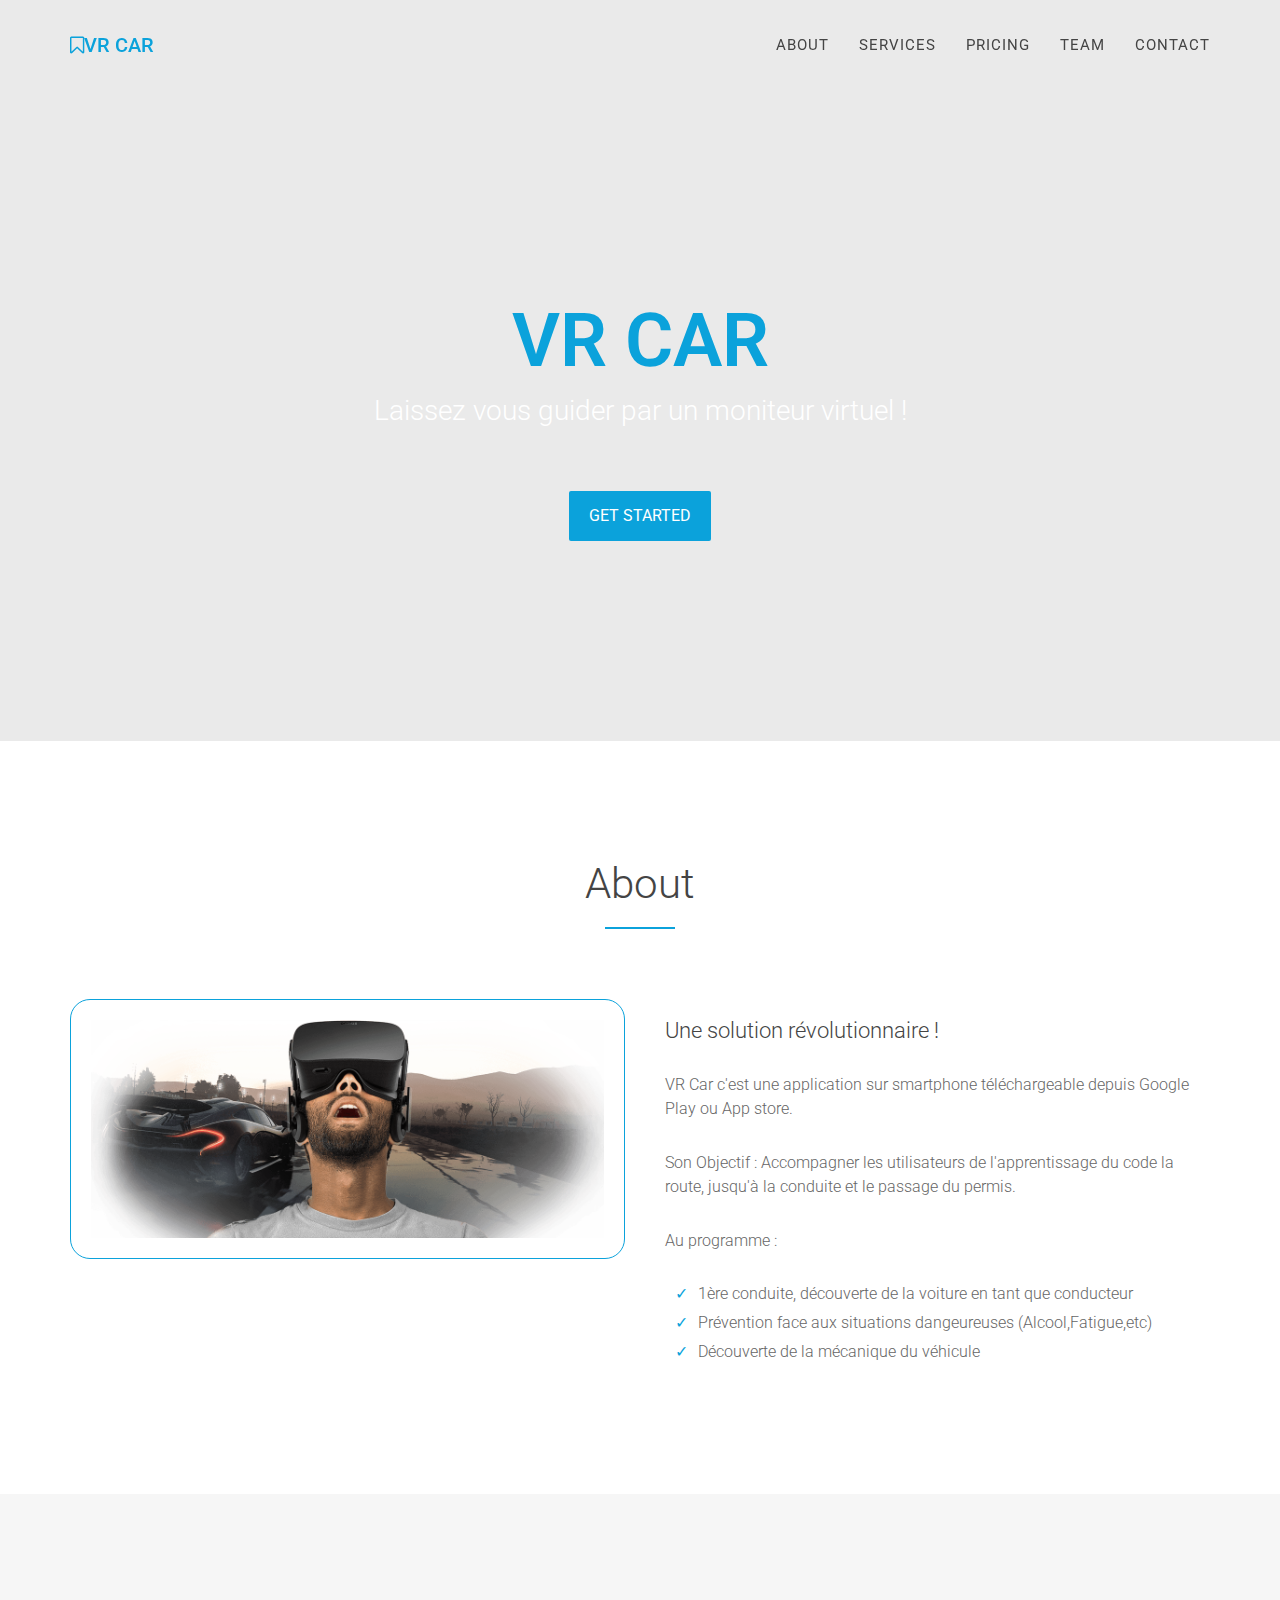
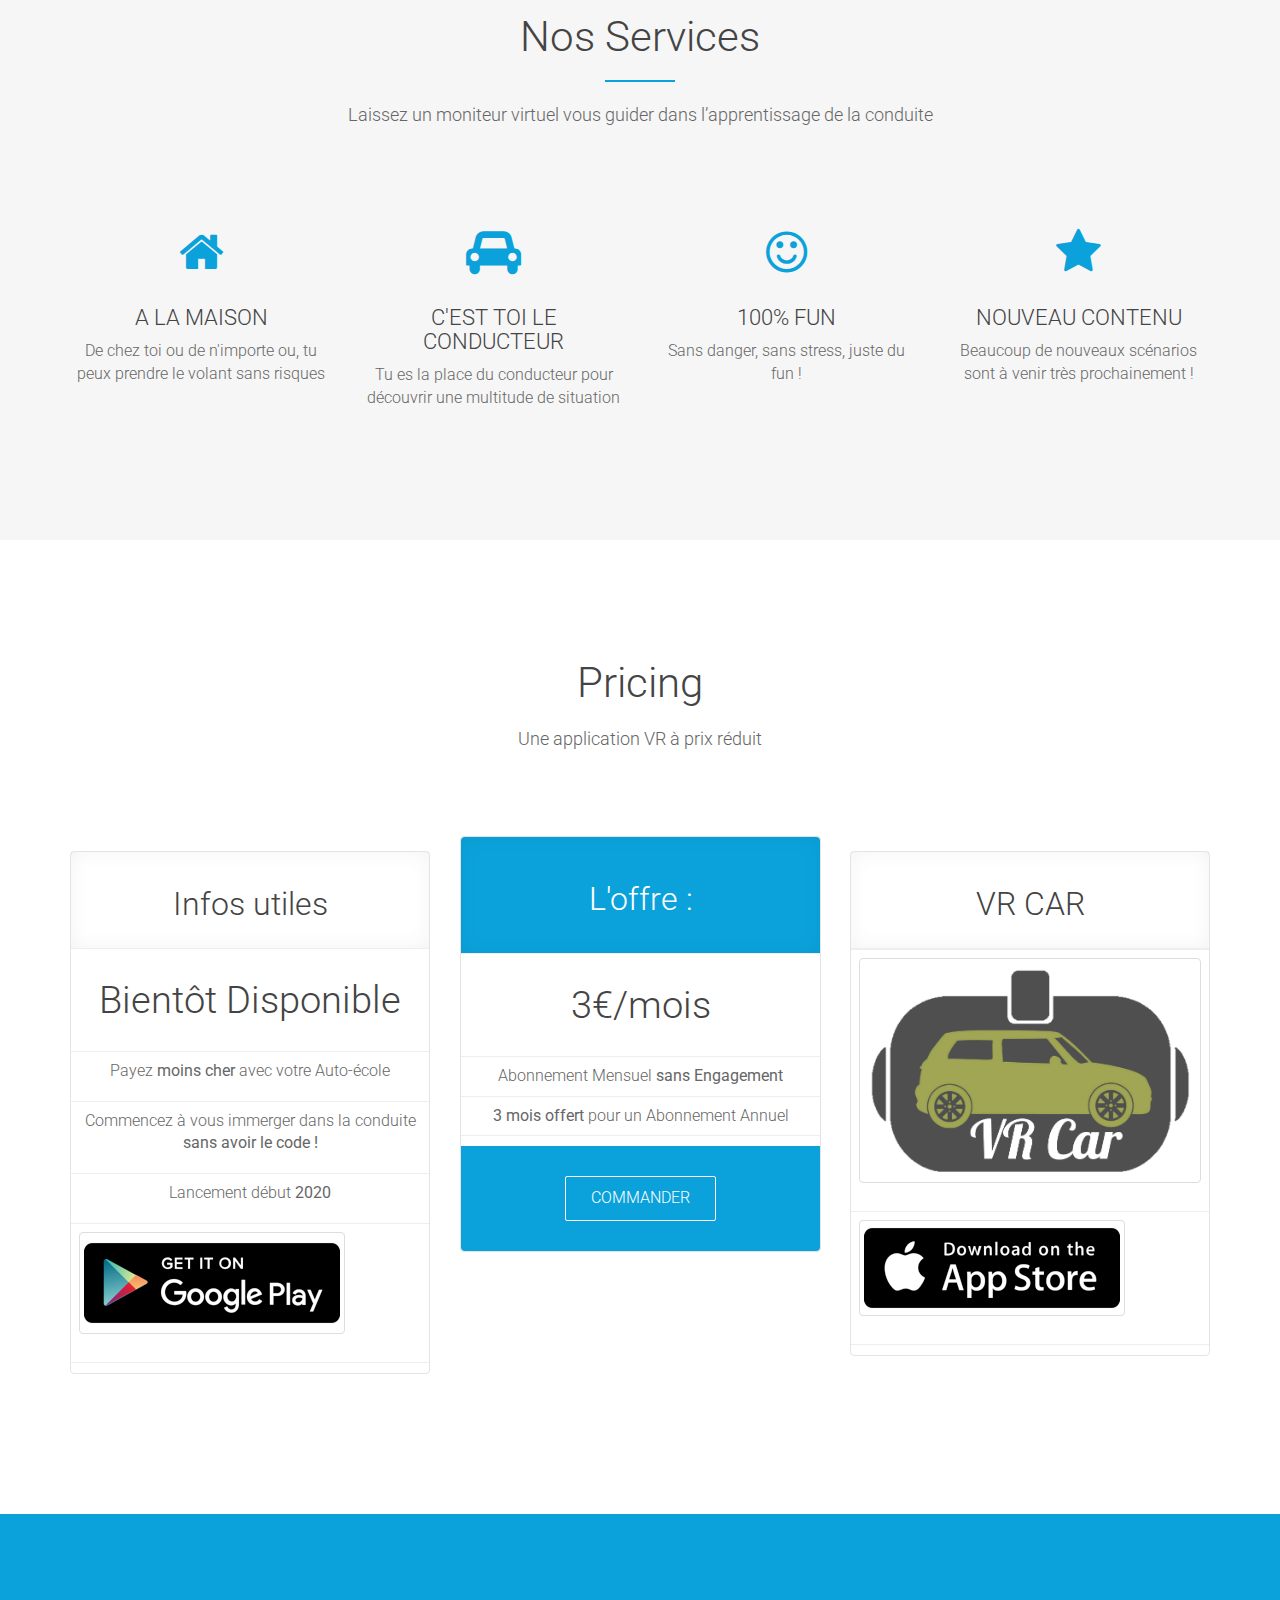
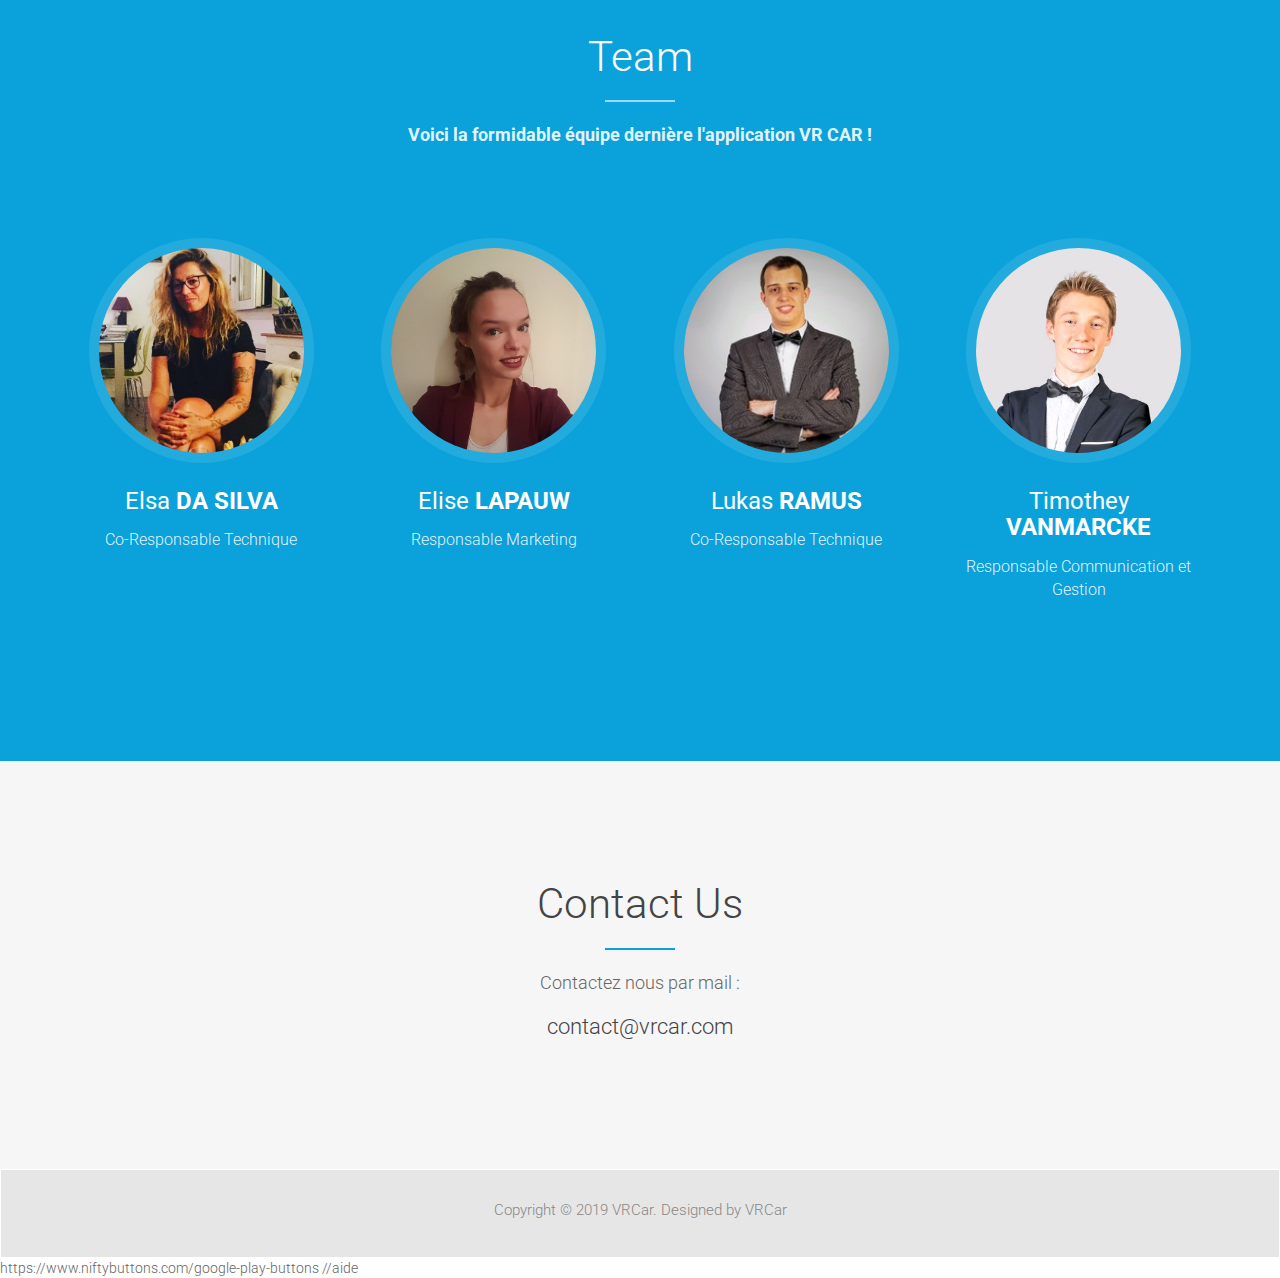
==== index.html @ 4374693b "Add Website" ====
<!DOCTYPE html>
<html lang="en">
<head>
<meta charset="utf-8">
<meta name="viewport" content="width=device-width, initial-scale=1">
<title>VR CAR</title>
<meta name="description" content="">
<meta name="author" content="">

<!-- Favicons
    ================================================== -->
<link rel="shortcut icon" href="img/favicon.ico" type="image/x-icon">
<link rel="apple-touch-icon" href="img/apple-touch-icon.png">
<link rel="apple-touch-icon" sizes="72x72" href="img/apple-touch-icon-72x72.png">
<link rel="apple-touch-icon" sizes="114x114" href="img/apple-touch-icon-114x114.png">

<!-- Bootstrap -->
<link rel="stylesheet" type="text/css"  href="css/bootstrap.css">
<link rel="stylesheet" type="text/css" href="fonts/font-awesome/css/font-awesome.css">

<!-- Stylesheet
    ================================================== -->
<link rel="stylesheet" type="text/css"  href="css/style.css">
<link href="https://fonts.googleapis.com/css?family=Roboto:300,400,500,700,900" rel="stylesheet">

<!-- HTML5 shim and Respond.js for IE8 support of HTML5 elements and media queries -->
<!-- WARNING: Respond.js doesn't work if you view the page via file:// -->
<!--[if lt IE 9]>
      <script src="https://oss.maxcdn.com/html5shiv/3.7.2/html5shiv.min.js"></script>
      <script src="https://oss.maxcdn.com/respond/1.4.2/respond.min.js"></script>
    <![endif]-->
</head>
<body id="page-top" data-spy="scroll" data-target=".navbar-fixed-top">
<!-- Navigation
    ==========================================-->
<nav id="menu" class="navbar navbar-default navbar-fixed-top">
  <div class="container">
    <!-- Brand and toggle get grouped for better mobile display -->
    <div class="navbar-header">
      <button type="button" class="navbar-toggle collapsed" data-toggle="collapse" data-target="#bs-example-navbar-collapse-1"> <span class="sr-only">Toggle navigation</span> <span class="icon-bar"></span> <span class="icon-bar"></span> <span class="icon-bar"></span> </button>
      <a class="navbar-brand page-scroll" href="#page-top"><i class="fa fa-bookmark-o"></i>VR CAR</a> </div>

    <!-- Collect the nav links, forms, and other content for toggling -->
    <div class="collapse navbar-collapse" id="bs-example-navbar-collapse-1">
      <ul class="nav navbar-nav navbar-right">
        <li><a href="#about" class="page-scroll">About</a></li>
        <li><a href="#services" class="page-scroll">Services</a></li>
        <li><a href="#pricing" class="page-scroll">Pricing</a></li>
        <li><a href="#service" class="page-scroll">Team</a></li>
        <li><a href="#contact" class="page-scroll">Contact</a></li>
      </ul>
    </div>
    <!-- /.navbar-collapse -->
  </div>
  <!-- /.container-fluid -->
</nav>
<!-- Header -->
<header id="header">
  <div class="intro">
    <div class="overlay">
      <div class="container">
        <div class="row">
          <div class="intro-text">
            <h1>VR CAR</h1>
            <p>Laissez vous guider par un moniteur virtuel !</p>
            <a href="#about" class="btn btn-custom btn-lg page-scroll">Get Started</a> </div>
        </div>
      </div>
    </div>
  </div>
</header>
<!-- About Section -->
<div id="about">
  <div class="container">
    <div class="section-title text-center center">
      <h2>About</h2>
      <hr>
    </div>
    <div class="row">
      <div class="col-xs-12 col-md-6"> <img src="img/about2.png" class="img-responsive thumbnail" alt=""> </div>
      <div class="col-xs-12 col-md-6">
        <div class="about-text">
          <h3>Une solution révolutionnaire !</h3>
          <p>VR Car c'est une application sur smartphone téléchargeable depuis Google Play ou App store.</p>
          <p>Son Objectif : Accompagner les utilisateurs de l'apprentissage du code la route, jusqu'à la conduite et le passage du permis.</p>
		  <p>Au programme :</p>
          <div class="list-style">
              <ul>
                <li>1ère conduite, découverte de la voiture en tant que conducteur</li>
                <li>Prévention face aux situations dangeureuses (Alcool,Fatigue,etc)</li>
                <li>Découverte de la mécanique du véhicule</li>
              </ul>
          </div>
        </div>
      </div>
    </div>
  </div>
</div>
<!-- Services Section -->
<div id="services" class="text-center">
  <div class="container">
    <div class="col-md-10 col-md-offset-1 section-title">
      <h2>Nos Services</h2>
      <hr>
      <p>Laissez un moniteur virtuel vous guider dans l’apprentissage de la conduite</p>
    </div>
    <div class="row">
      <div class="col-xs-6 col-md-3"> <i class="fa fa-home"></i>
        <h4>A la maison</h4>
        <p>De chez toi ou de n'importe ou, tu peux prendre le volant sans risques</p>
      </div>
      <div class="col-xs-6 col-md-3"> <i class="fa fa-car"></i>
        <h4>C'est toi le conducteur</h4>
        <p>Tu es la place du conducteur pour découvrir une multitude de situation</p>
      </div>
      <div class="col-xs-6 col-md-3"> <i class="fa fa-smile-o"></i>
        <h4>100% fun</h4>
        <p>Sans danger, sans stress, juste du fun ! </p>
      </div>
      <div class="col-xs-6 col-md-3"> <i class="fa fa-star"></i>
        <h4>Nouveau Contenu</h4>
        <p>Beaucoup de nouveaux scénarios sont à venir très prochainement !</p>
      </div>
    </div>
  </div>
</div>

<!-- Pricing Section -->
<div id="pricing" class="text-center">
  <div class="container">
    <div class="section-title center">
      <h2>Pricing</h2>
      <p>Une application VR à prix réduit</p>
    </div>
    <div class="row">
      <div class="col-md-4 col-sm-4">
        <div class="pricing-table">
          <div class="plan-name">
            <h3>Infos utiles</h3>
          </div>
          <div class="plan-price">
            <div class="price-value">Bientôt Disponible</div>
          </div>
          <div class="plan-list">
            <ul>
			<li><p>Payez <strong>moins cher</strong> avec votre Auto-école</p></li>
			<li><p>Commencez à vous immerger dans la conduite <strong>sans avoir le code !</strong></p></li>
			<li><p>Lancement début <strong>2020</strong></p></li>
                <li> <a href="error.html"><img src="img/googleplay_256x256.png" class="img-responsive thumbnail" alt=""></a></li>

            </ul>
          </div>

        </div>
      </div>
      <div class="col-md-4 col-sm-4">
        <div class="pricing-table highlight-plan">
          <div class="plan-name">
            <h3>L'offre :</h3>
          </div>
          <div class="plan-price">
            <div class="price-value">3€/mois</div>
          </div>
          <div class="plan-list">
            <ul>
              <li>Abonnement Mensuel <strong>sans Engagement</strong></li>
              <li><strong>3 mois offert</strong> pour un Abonnement Annuel</li>
            </ul>
          </div>
          <div class="plan-signup"> <a href="error.html" class="btn-system border-btn">Commander</a> </div>
        </div>
      </div>
      <div class="col-md-4 col-sm-4">
        <div class="pricing-table">
          <div class="plan-name">
            <h3>VR CAR</h3>
          </div>

          <div class="plan-list">
          <ul>
          <li><img src="img/logo_carvr.png" class="img-responsive thumbnail" alt=""></li>
          <li> <a href="error.html"><img src="img/appstore_256x256.png" class="img-responsive thumbnail" alt=""></a></li>

          </ul>
          </div>

        </div>
      </div>
    </div>
  </div>
</div>
<div id="service">
  <div class="container">
    <div class="col-md-10 col-md-offset-1 section-title text-center">
      <h2>Team</h2>
      <hr>
      <p><strong>Voici la formidable équipe dernière l'application VR CAR !</strong></p>
    </div>
    <div class="row">
      <div class="col-md-3 text-center">
        <div class="service-media"> <img src="img/services/service-1.jpg" alt=" "> </div>
        <div class="service-desc">
          <h3>Elsa <strong>DA SILVA</strong></h3>
          <p>Co-Responsable Technique</p>
        </div>
      </div>
      <div class="col-md-3 text-center">
        <div class="service-media"> <img src="img/services/service-2.jpg" alt=" "> </div>
        <div class="service-desc">
          <h3>Elise <strong>LAPAUW</strong></h3>
          <p>Responsable Marketing</p>
        </div>
      </div>
      <div class="col-md-3 text-center">
        <div class="service-media"> <img src="img/services/service-3.jpg" alt=" "> </div>
        <div class="service-desc">
          <h3>Lukas <strong>RAMUS</strong></h3>
          <p>Co-Responsable Technique</p>
        </div>
      </div>
      <div class="col-md-3 text-center">
        <div class="service-media"> <img src="img/services/service-4.jpg" alt=" "> </div>
        <div class="service-desc">
          <h3>Timothey <strong>VANMARCKE</strong></h3>
          <p>Responsable Communication et Gestion</p>
        </div>
      </div>
    </div>
  </div>
</div>

<!-- Contact Section -->
<div id="contact" class="text-center">
  <div class="container">
    <div class="section-title center">
      <h2>Contact Us</h2>
      <hr>
      <p>Contactez nous par mail :</p>
      <h3>contact@vrcar.com</h3>
    </div>

  </div>
</div>
<div id="footer">
  <div class="container text-center">
    <div class="fnav">
      <p>Copyright &copy; 2019 VRCar. Designed by VRCar</p>
    </div>
  </div>
</div>
<script type="text/javascript" src="js/jquery.1.11.1.js"></script>
<script type="text/javascript" src="js/bootstrap.js"></script>
<script type="text/javascript" src="js/SmoothScroll.js"></script>
<script type="text/javascript" src="js/jqBootstrapValidation.js"></script>
<script type="text/javascript" src="js/contact_me.js"></script>
<script type="text/javascript" src="js/main.js"></script>
</body>
</html>

https://www.niftybuttons.com/google-play-buttons //aide
---- css/style.css ----
body, html {
	font-family: 'Roboto', sans-serif;
	text-rendering: optimizeLegibility !important;
	-webkit-font-smoothing: antialiased !important;
	color: #666;
	font-weight: 300;
	width: 100% !important;
	height: 100% !important;
}
h2 {
	margin: 0 0 20px 0;
	font-weight: 300;
	font-size: 42px;
	color: #444;
}
h3, h4 {
	font-size: 22px;
	font-weight: 400;
	font-weight: 300;
	color: #444;
}
h5 {
	text-transform: uppercase;
	font-weight: 700;
	line-height: 20px;
}
p {
	font-size: 16px;
}
p.intro {
	font-size: 16px;
	margin: 12px 0 0;
	line-height: 24px;
}
a {
	color: #0ba2db;
}
a:hover, a:focus {
	text-decoration: none;
	color: #222;
}
ul, ol {
	list-style: none;
}
ul, ol {
	padding: 0;
	webkit-padding: 0;
	moz-padding: 0;
}
hr {
	height: 2px;
	width: 70px;
	text-align: center;
	position: relative;
	background: #0ba2db;
	margin: 0 auto;
	margin-bottom: 20px;
	border: 0;
}
/* Navigation */
#menu {
	padding: 20px;
	transition: all 0.8s;
}
#menu.navbar-default {
	background-color: rgba(248, 248, 248, 0);
	border-color: rgba(231, 231, 231, 0);
}
#menu a.navbar-brand {
	font-size: 20px;
	color: #0ba2db;
	font-weight: 500;
	text-transform: uppercase;
}
#menu a.navbar-brand i.fa {
	color: #0ba2db;
	vertical-align: top;
}
#menu.navbar-default .navbar-nav > li > a {
	text-transform: uppercase;
	color: #444;
	font-weight: 400;
	font-size: 15px;
	letter-spacing: 1px;
}
#menu.navbar-default .navbar-nav > li > a:hover {
	color: #0ba2db;
}
.on {
	background-color: #f6f6f6 !important;
	border-bottom: 1px solid #ddd !important;
	padding: 10px 0 !important;
}
.navbar-default .navbar-nav > .active > a, .navbar-default .navbar-nav > .active > a:hover, .navbar-default .navbar-nav > .active > a:focus {
	color: #0ba2db !important;
	background-color: transparent;
}
.navbar-toggle {
	border-radius: 0;
}
.navbar-default .navbar-toggle:hover, .navbar-default .navbar-toggle:focus {
	background-color: #0ba2db;
	border-color: #0ba2db;
}
.navbar-default .navbar-toggle:hover>.icon-bar {
	background-color: #FFF;
}
.section-title {
	margin-bottom: 70px;
}
.section-title p {
	font-size: 18px;
}
.btn-custom {
	text-transform: uppercase;
	color: #fff;
	background-color: #0ba2db;
	border: 0;
	padding: 14px 20px;
	margin: 0;
	font-size: 16px;
	border-radius: 2px;
	margin-top: 20px;
	transition: all 0.3s;
}
.btn-custom:hover, .btn-custom:focus, .btn-custom.focus, .btn-custom:active, .btn-custom.active {
	color: #fff;
	background-color: #444;
}
/* Header Section */
.intro {
	display: table;
	width: 100%;
	padding: 0;
	background: url(../img/intro-bg4-1.jpg) no-repeat center center;
	background-color: #e5e5e5;
	-webkit-background-size: cover;
	-moz-background-size: cover;
	background-size: cover;
	-o-background-size: cover;
}
.intro .overlay {
	background: rgba(255,255,255,0.2);
}
.intro h1 {
	color: #0ba2db;
	font-size: 74px;
	font-weight: 600;
	margin-top: 0;
	text-transform: uppercase;
	margin-bottom: 10px;
}
.intro p {
	color: #fff;
	font-size: 28px;
	margin-top: 10px;
	margin-bottom: 40px;
}
header .intro-text {
	padding-top: 300px;
	padding-bottom: 200px;
	text-align: center;
}
/* About Section */
#about {
	padding: 120px 0;
}
#about h3 {
	font-size: 22px;
}
#about .about-text {
	margin-left: 10px;
	margin-top: 20px;
}
#about img {
	display: inline-block;
	border-color: #0ba2db;
	border-radius: 20px;
	padding: 20px;
}
#about .about-text li {
	font-size: 16px;
	margin-bottom: 6px;
	margin-left: 10px;
	list-style: none;
	padding: 0;
}
#about .about-text li:before {
	content: "✓";
	color: #0ba2db;
	padding-right: 10px;
}
#about p {
	line-height: 24px;
	margin: 30px 0;
}
/* Services Section */
#services {
	padding: 120px 0;
	background: #f6f6f6;
}
#services h4 {
	text-transform: uppercase;
}
#services .fa {
	font-size: 48px;
	margin: 20px 0;
	color: #0ba2db;
}
/* Pricing Section */
#pricing {
	padding: 120px 0 140px 0;
}
#pricing .pricing-table {
	border: 1px solid #e4e4e4;
	text-align: center;
	position: relative;
	background-color: #fff;
	border-radius: 4px;
}
#pricing .row {
	margin-top: 100px;
}
#pricing .pricing-table:hover {
	z-index: 2;
	box-shadow: 0 0 20px rgba(0,0,0,0.1);
}
#pricing .highlight-plan {
	margin: -15px 0;
	margin-right: -1px;
	z-index: 1;
}
#pricing .pricing-table.highlight-plan .plan-name {
	background-color: #0ba2db;
	padding: 25px 0;
	border-radius: 4px 4px 0 0;
}
#pricing .pricing-table.highlight-plan .plan-name h3 {
	color: #fff;
}
#pricing .pricing-table.highlight-plan .plan-signup {
	background-color: #0ba2db;
	padding: 30px 0;
	border-radius: 0 0 4px 4px;
}
#pricing .pricing-table.highlight-plan .plan-signup .btn-system.border-btn {
	border-color: #fff;
	color: #fff;
}
.pricing-table .plan-name {
	padding: 15px 0;
	box-shadow: 0 0 20px rgba(0,0,0,0.05) inset;
	border-bottom: 1px solid #eee;
}
.pricing-table .plan-name h3 {
	font-weight: 300;
	font-size: 32px;
}
.pricing-table .plan-price {
	padding: 25px 0;
}
.pricing-table .plan-price .price-value {
	font-size: 38px;
	line-height: 52px;
	color: #444;
}
.pricing-table .plan-price .price-value span {
	font-size: 18px;
	line-height: 18px;
}
.pricing-table.btn-system.border-btn {
	border-color: #0ba2db;
	color: #0ba2db;
}
.pricing-table .plan-list li {
	padding: 8px;
	font-size: 16px;
	border-bottom: 1px solid #eee;
}
.pricing-table .plan-list strong {
	font-weight: 400;
}
.pricing-table .btn-system {
	padding: 10px 25px;
	display: inline-block;
	color: #fff;
	background-color: #0ba2db;
	margin-right: 5px;
	font-size: 16px;
	border-radius: 2px;
	transition: all 0.3s ease-in-out;
	border: 0;
	text-transform: uppercase;
}
.pricing-table .btn-system:hover, .pricing-table .btn-system.border-btn:hover {
	background-color: #444;
}
.pricing-table .btn-system:last-child {
	margin-right: 0;
}
.pricing-table .btn-system.border-btn {
	background-color: transparent;
	border: 1px solid;
	box-shadow: none;
}
.pricing-table .plan-list li:first-child {
	border-top: 1px solid #eee;
}
.pricing-table .plan-signup {
	padding: 25px 0;
}
.pricing-table .plan-signup a {
	text-transform: uppercase;
}
/* Services Section */
#service {
	padding: 120px 0;
	background: #0ba2db;
}
#service .service-media {
	margin: 10px;
}
#service .service-media img {
	position: relative;
	width: 225px;
	height: 225px;
	border-radius: 50%;
	border: 10px solid rgba(255,255,255,0.1);
}
#service .service-desc {
	margin: 10px 10px 40px;
	text-align: center;
}
#service h2 {
	color: #fff;
}
#service h3 {
	color: #fff;
	font-size: 24px;
	font-weight: 400;
	padding: 5px 0;
}
#service p {
	color: rgba(255,255,255,0.9);
}
#service hr {
	background: rgba(255,255,255,0.6);
}
/* Contact Section */
#contact {
	padding: 120px 0 60px 0;
	background: #F6F6F6;
}
#contact form {
	padding: 30px 0;
}
#contact .text-danger {
	color: #cc0033;
	text-align: left;
}
label {
	font-size: 12px;
	font-weight: 400;
	font-family: 'Open Sans', sans-serif;
	float: left;
}
#contact .form-control {
	display: block;
	width: 100%;
	padding: 6px 12px;
	font-size: 14px;
	line-height: 1.42857143;
	color: #444;
	background-color: #fff;
	background-image: none;
	border: 1px solid #ddd;
	border-radius: 0;
	-webkit-box-shadow: none;
	box-shadow: none;
	-webkit-transition: none;
	-o-transition: none;
	transition: none;
}
#contact .form-control:focus {
	border-color: #999;
	outline: 0;
	-webkit-box-shadow: transparent;
	box-shadow: transparent;
}
.form-control::-webkit-input-placeholder {
color: #777;
}
.form-control:-moz-placeholder {
color: #777;
}
.form-control::-moz-placeholder {
color: #777;
}
.form-control:-ms-input-placeholder {
color: #777;
}
#contact .social {
	margin-top: 80px;
}
#contact .social ul li {
	display: inline-block;
	margin: 0 20px;
}
#contact .social i.fa {
	font-size: 26px;
	padding: 4px;
	color: #0ba2db;
	transition: all 0.3s;
}
#contact .social i.fa:hover {
	color: #444;
}
.btn:active, .btn.active {
	background-image: none;
	outline: 0;
	-webkit-box-shadow: none;
	box-shadow: none;
}
a:focus, .btn:focus, .btn:active:focus, .btn.active:focus, .btn.focus, .btn:active.focus, .btn.active.focus {
	outline: none;
	outline-offset: none;
}
/* Footer Section*/
#footer {
	background: #e6e6e6;
	color: #888;
	padding: 30px 0 25px 0;
	border: 1px solid #fff;
}
#footer p {
	font-size: 15px;
}
#footer a {
	color: #666;
}
#footer a:hover {
	color: #0ba2db;
}

@media (max-width: 1024px) {
#about img {
	float: left;
	margin-bottom: 20px;
}
}
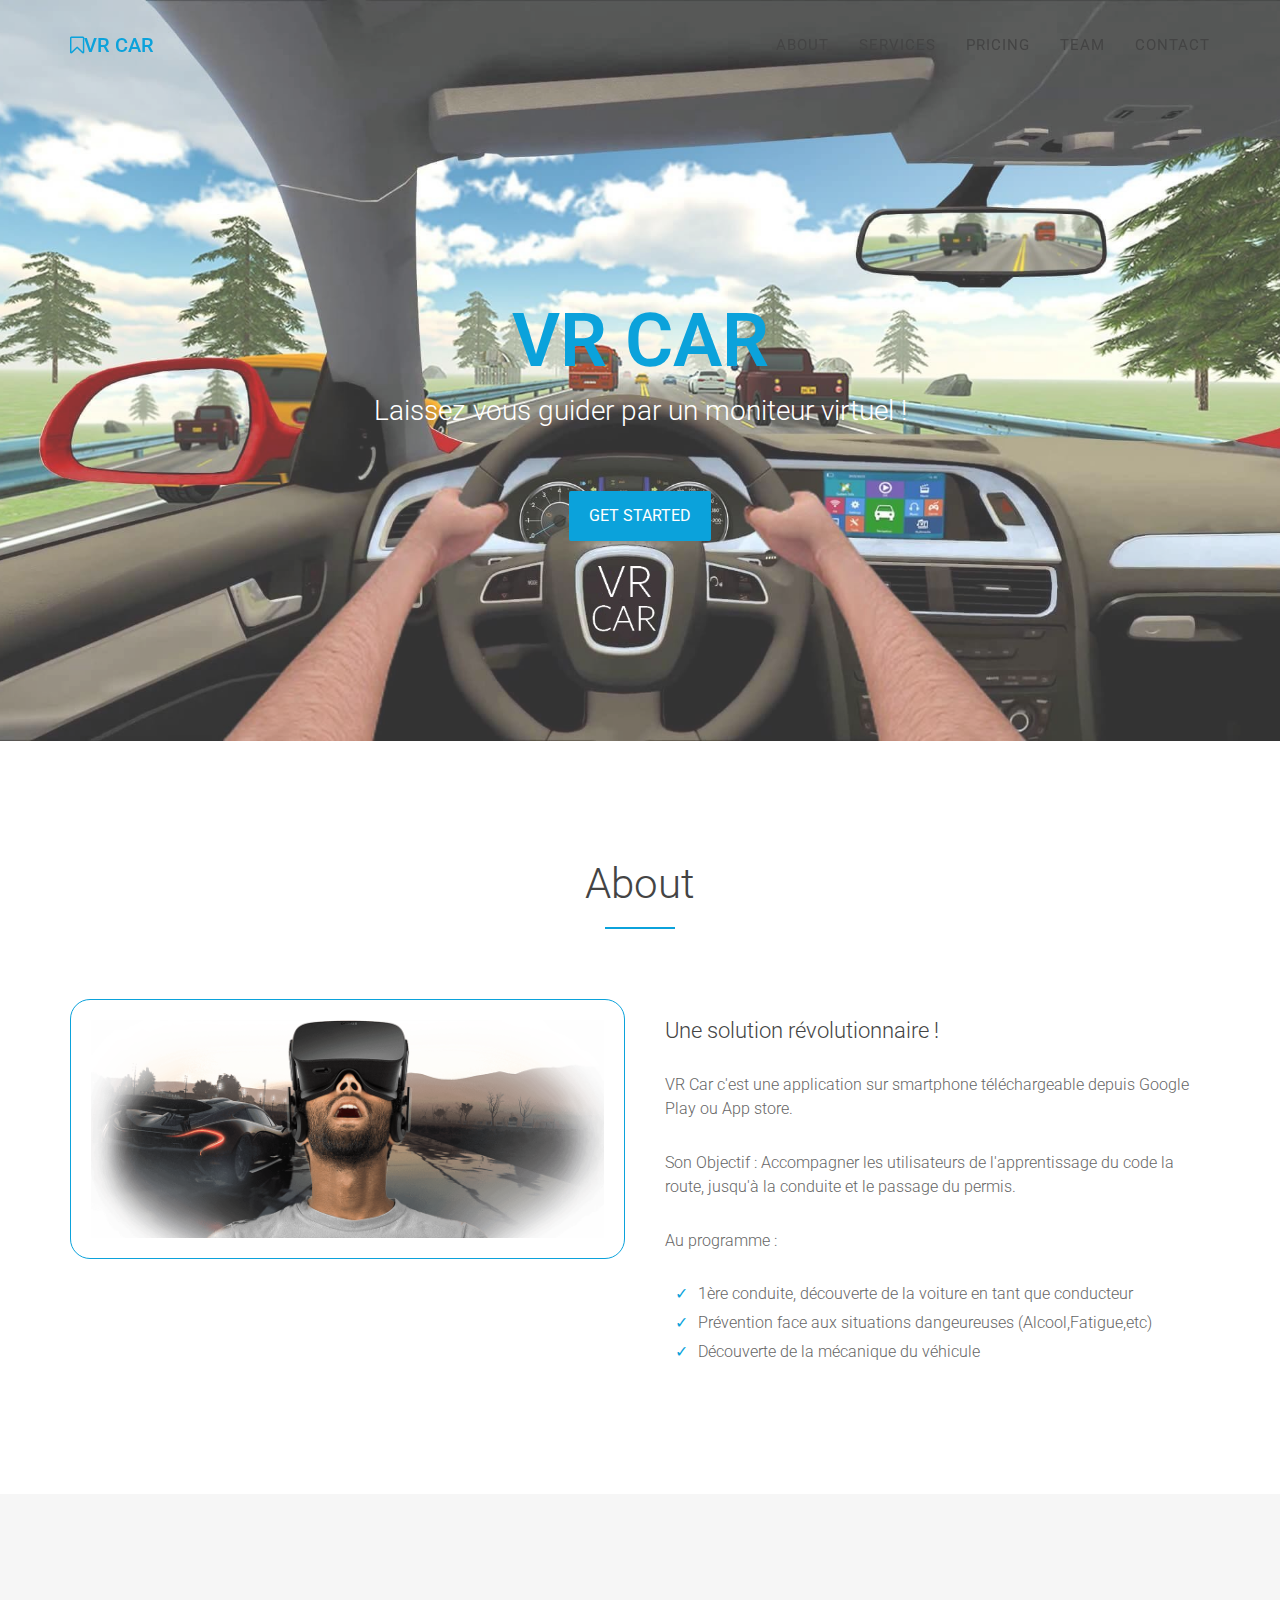
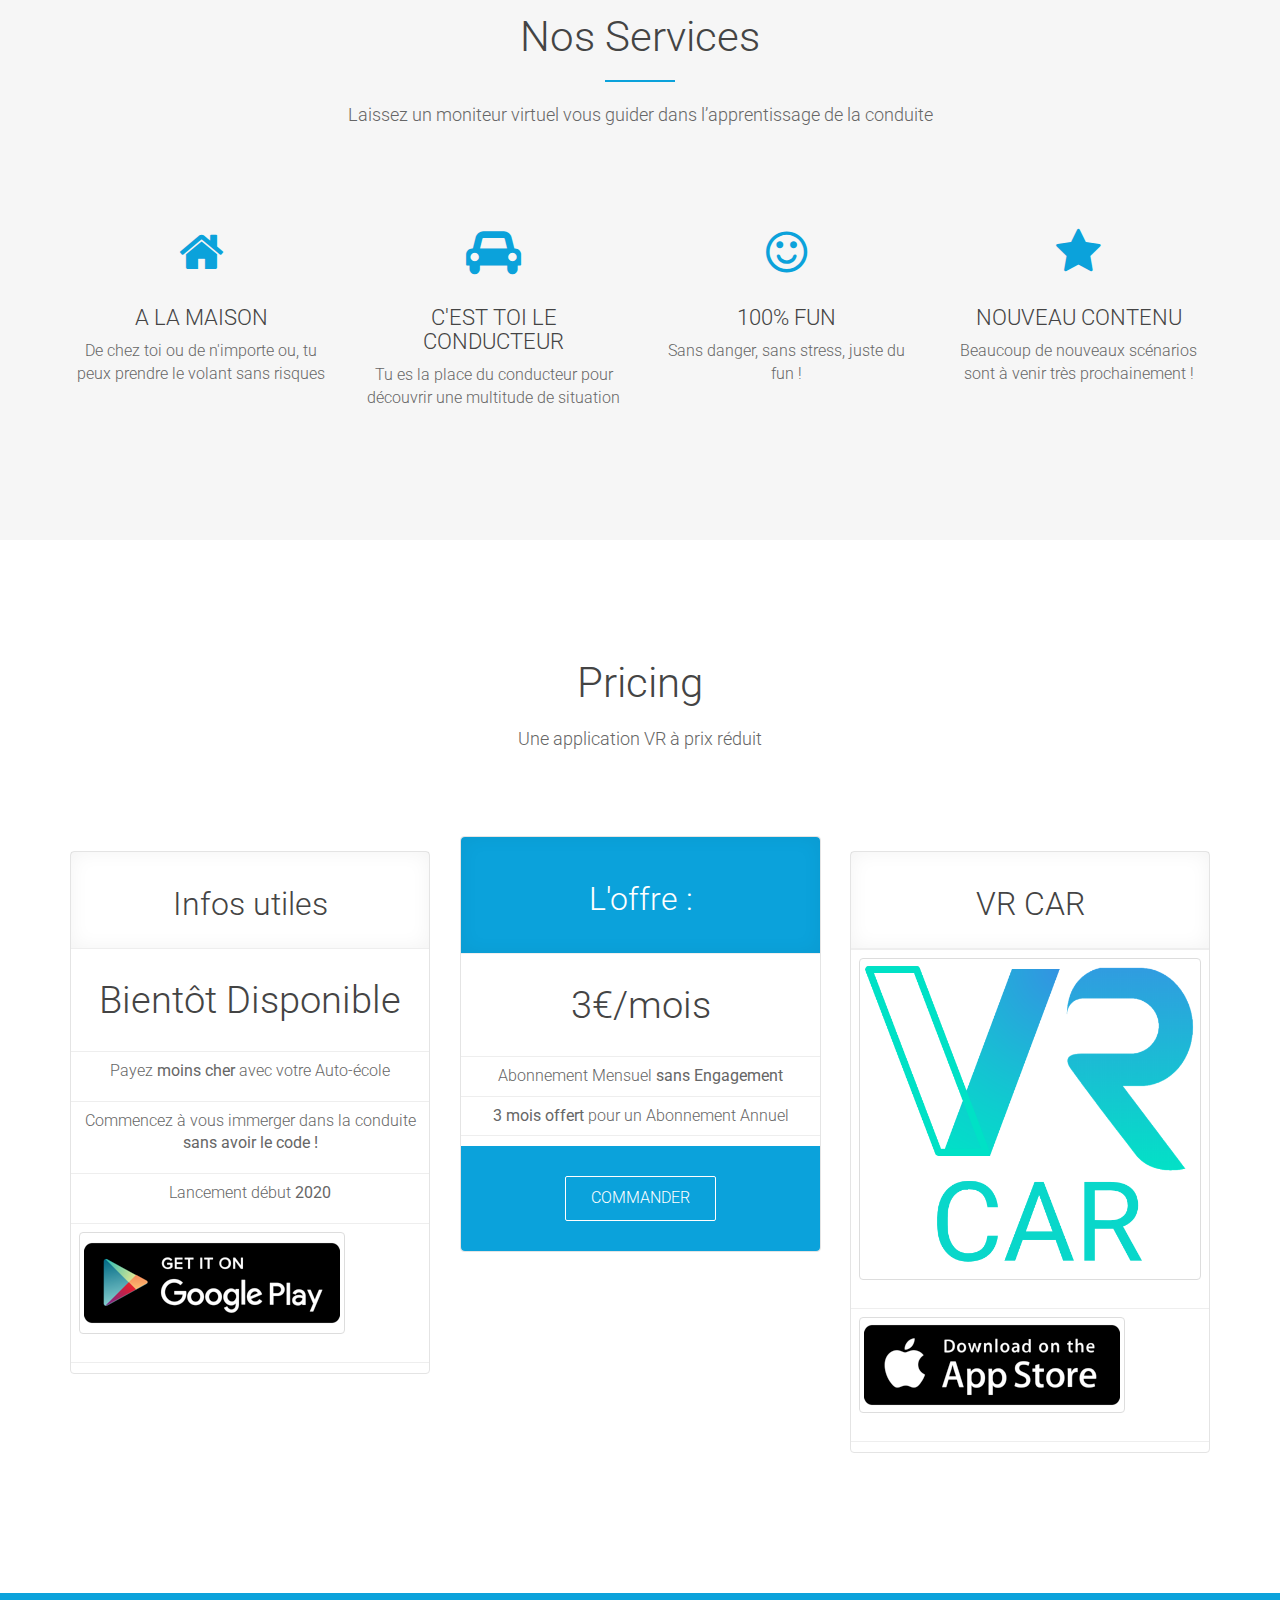
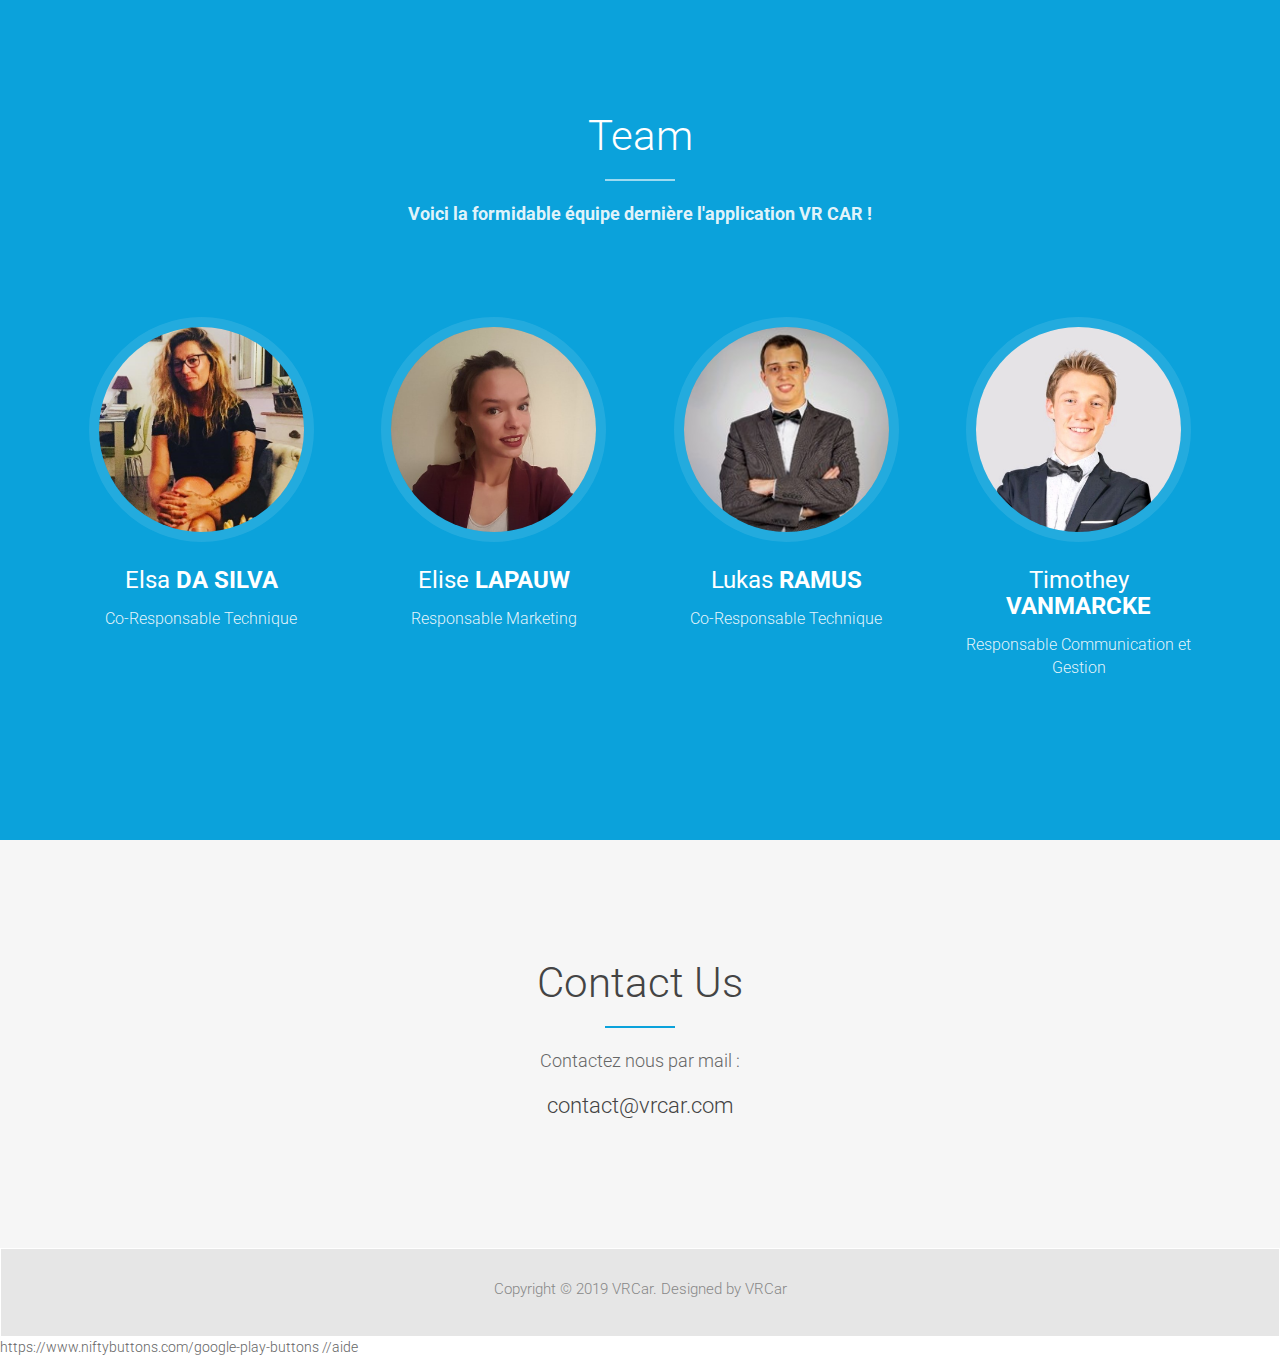
==== commit 33228454: "Modification du logo" ====
--- a/index.html
+++ b/index.html
@@ -178,7 +178,7 @@
 
           <div class="plan-list">
           <ul>
-          <li><img src="img/logo_carvr.png" class="img-responsive thumbnail" alt=""></li>
+          <li><img src="img/logo_carvr4.png" class="img-responsive thumbnail" alt=""></li>
           <li> <a href="error.html"><img src="img/appstore_256x256.png" class="img-responsive thumbnail" alt=""></a></li>
 
           </ul>
